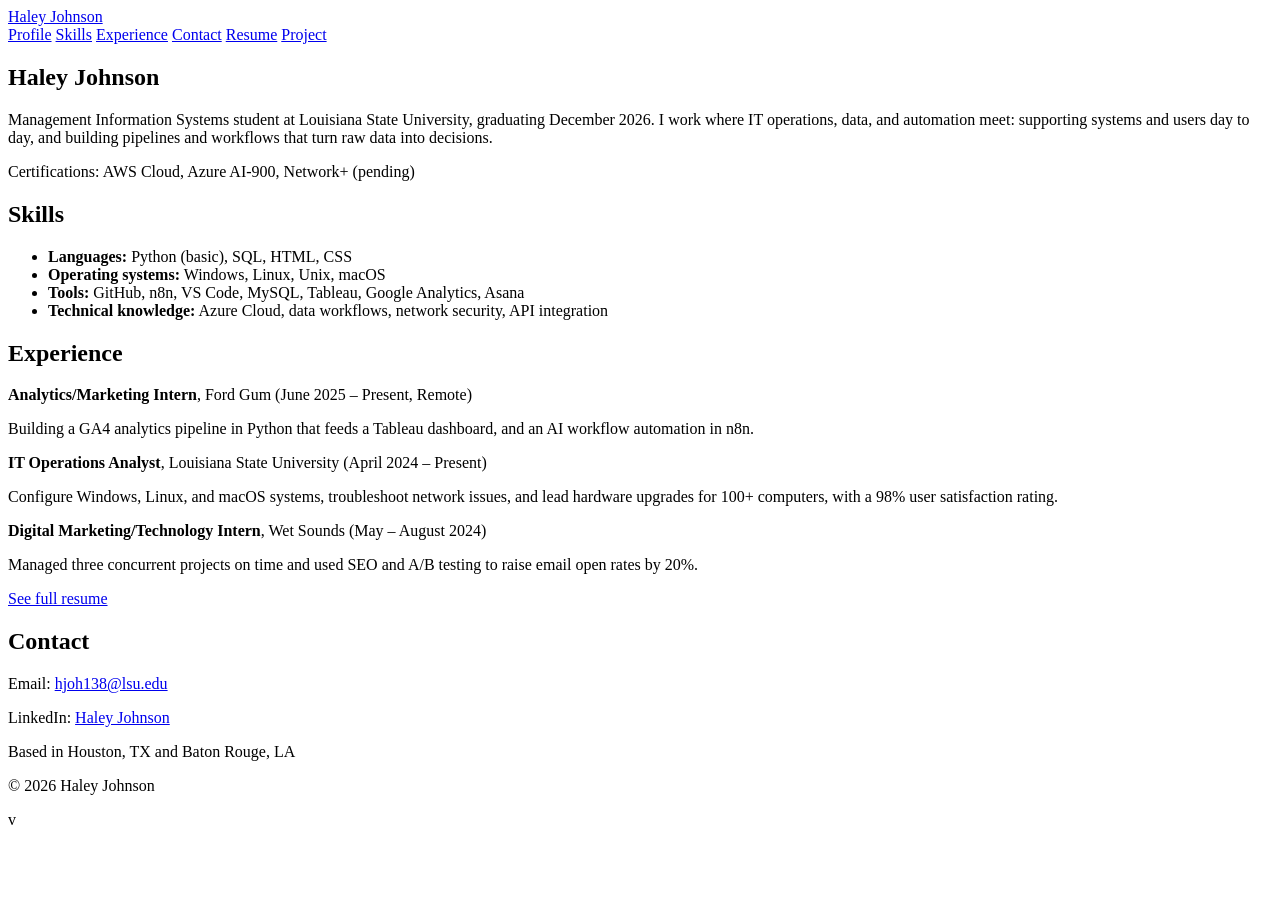
==== index.html @ d9e9bcd1 "Add home, resume, and project pages" ====
<!DOCTYPE html>
<html lang="en">
<head>
  <meta charset="UTF-8">
  <meta name="viewport" content="width=device-width, initial-scale=1">
  <title>Haley Johnson | Management Information Systems</title>
  <link rel="stylesheet" href="styles.css">
</head>
<body>

  <header class="site-header">
    <a class="logo" href="index.html">Haley Johnson</a>
    <nav>
      <a href="index.html#profile">Profile</a>
      <a href="index.html#skills">Skills</a>
      <a href="index.html#experience">Experience</a>
      <a href="index.html#contact">Contact</a>
      <a href="resume.html">Resume</a>
      <a href="project.html">Project</a>
    </nav>
  </header>

  <main>
    <section id="profile">
      <h1>Haley Johnson</h1>
      <p>Management Information Systems student at Louisiana State University, graduating December 2026. I work where IT operations, data, and automation meet: supporting systems and users day to day, and building pipelines and workflows that turn raw data into decisions.</p>
      <p>Certifications: AWS Cloud, Azure AI-900, Network+ (pending)</p>
    </section>

    <section id="skills">
      <h2>Skills</h2>
      <ul>
        <li><strong>Languages:</strong> Python (basic), SQL, HTML, CSS</li>
        <li><strong>Operating systems:</strong> Windows, Linux, Unix, macOS</li>
        <li><strong>Tools:</strong> GitHub, n8n, VS Code, MySQL, Tableau, Google Analytics, Asana</li>
        <li><strong>Technical knowledge:</strong> Azure Cloud, data workflows, network security, API integration</li>
      </ul>
    </section>

    <section id="experience">
      <h2>Experience</h2>

      <p><strong>Analytics/Marketing Intern</strong>, Ford Gum (June 2025 – Present, Remote)</p>
      <p>Building a GA4 analytics pipeline in Python that feeds a Tableau dashboard, and an AI workflow automation in n8n.</p>

      <p><strong>IT Operations Analyst</strong>, Louisiana State University (April 2024 – Present)</p>
      <p>Configure Windows, Linux, and macOS systems, troubleshoot network issues, and lead hardware upgrades for 100+ computers, with a 98% user satisfaction rating.</p>

      <p><strong>Digital Marketing/Technology Intern</strong>, Wet Sounds (May – August 2024)</p>
      <p>Managed three concurrent projects on time and used SEO and A/B testing to raise email open rates by 20%.</p>

      <p><a href="resume.html">See full resume</a></p>
    </section>

    <section id="contact">
      <h2>Contact</h2>
      <p>Email: <a href="mailto:hjoh138@lsu.edu">hjoh138@lsu.edu</a></p>
      <p>LinkedIn: <a href="#">Haley Johnson</a></p>
      <p>Based in Houston, TX and Baton Rouge, LA</p>
    </section>
  </main>

  <footer>
    <p>&copy; 2026 Haley Johnson</p>
  </footer>

</body>
</html>v
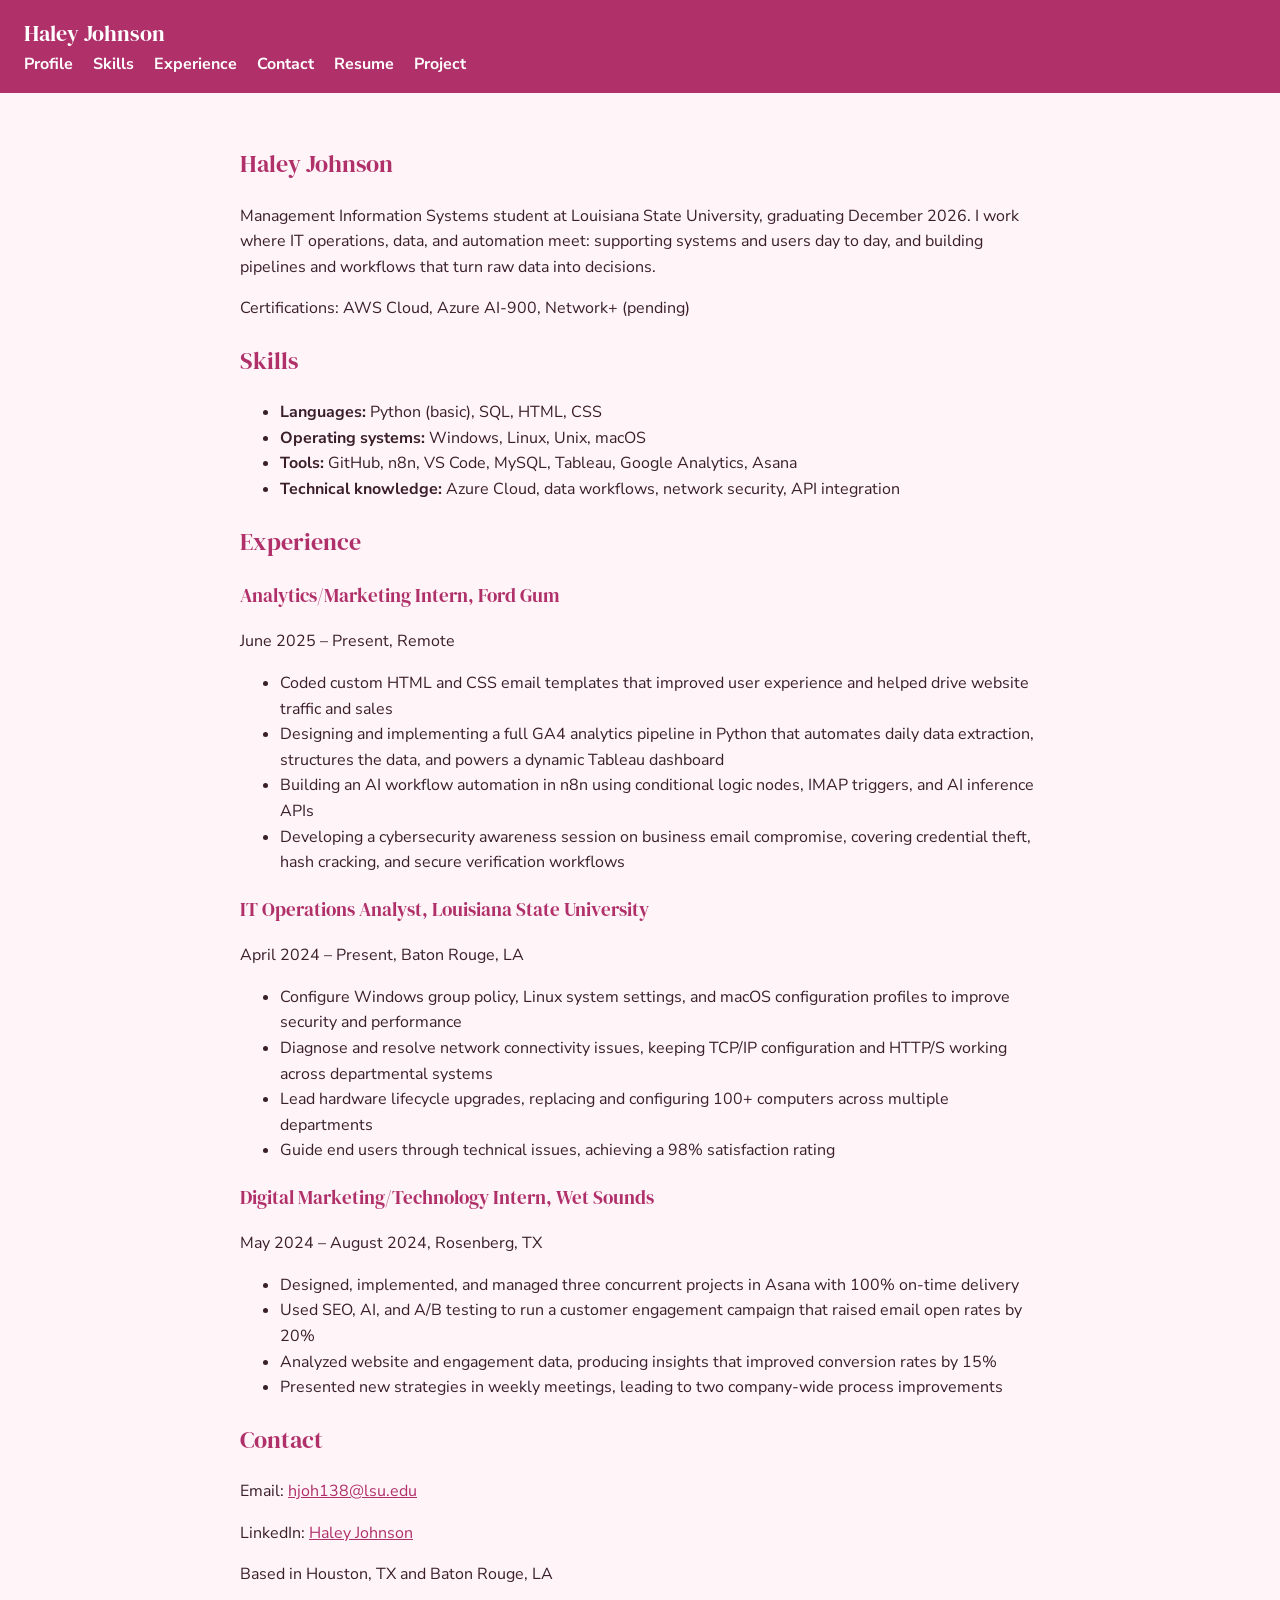
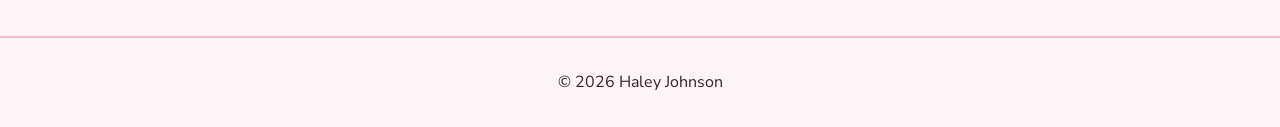
==== commit c7919e72: "Add pink theme and custom fonts" ====
--- a/index.html
+++ b/index.html
@@ -40,16 +40,32 @@
     <section id="experience">
       <h2>Experience</h2>
 
-      <p><strong>Analytics/Marketing Intern</strong>, Ford Gum (June 2025 – Present, Remote)</p>
-      <p>Building a GA4 analytics pipeline in Python that feeds a Tableau dashboard, and an AI workflow automation in n8n.</p>
+      <h3>Analytics/Marketing Intern, Ford Gum</h3>
+      <p>June 2025 – Present, Remote</p>
+      <ul>
+        <li>Coded custom HTML and CSS email templates that improved user experience and helped drive website traffic and sales</li>
+        <li>Designing and implementing a full GA4 analytics pipeline in Python that automates daily data extraction, structures the data, and powers a dynamic Tableau dashboard</li>
+        <li>Building an AI workflow automation in n8n using conditional logic nodes, IMAP triggers, and AI inference APIs</li>
+        <li>Developing a cybersecurity awareness session on business email compromise, covering credential theft, hash cracking, and secure verification workflows</li>
+      </ul>
 
-      <p><strong>IT Operations Analyst</strong>, Louisiana State University (April 2024 – Present)</p>
-      <p>Configure Windows, Linux, and macOS systems, troubleshoot network issues, and lead hardware upgrades for 100+ computers, with a 98% user satisfaction rating.</p>
+      <h3>IT Operations Analyst, Louisiana State University</h3>
+      <p>April 2024 – Present, Baton Rouge, LA</p>
+      <ul>
+        <li>Configure Windows group policy, Linux system settings, and macOS configuration profiles to improve security and performance</li>
+        <li>Diagnose and resolve network connectivity issues, keeping TCP/IP configuration and HTTP/S working across departmental systems</li>
+        <li>Lead hardware lifecycle upgrades, replacing and configuring 100+ computers across multiple departments</li>
+        <li>Guide end users through technical issues, achieving a 98% satisfaction rating</li>
+      </ul>
 
-      <p><strong>Digital Marketing/Technology Intern</strong>, Wet Sounds (May – August 2024)</p>
-      <p>Managed three concurrent projects on time and used SEO and A/B testing to raise email open rates by 20%.</p>
-
-      <p><a href="resume.html">See full resume</a></p>
+      <h3>Digital Marketing/Technology Intern, Wet Sounds</h3>
+      <p>May 2024 – August 2024, Rosenberg, TX</p>
+      <ul>
+        <li>Designed, implemented, and managed three concurrent projects in Asana with 100% on-time delivery</li>
+        <li>Used SEO, AI, and A/B testing to run a customer engagement campaign that raised email open rates by 20%</li>
+        <li>Analyzed website and engagement data, producing insights that improved conversion rates by 15%</li>
+        <li>Presented new strategies in weekly meetings, leading to two company-wide process improvements</li>
+      </ul>
     </section>
 
     <section id="contact">
@@ -65,4 +81,4 @@
   </footer>
 
 </body>
-</html>v+</html>
--- a/styles.css
+++ b/styles.css
@@ -0,0 +1,59 @@
+/* Pink theme - starter version */
+@import url('https://fonts.googleapis.com/css2?family=DM+Serif+Display&family=Nunito+Sans:wght@400;700&display=swap');
+
+:root {
+  --blush: #fff5f8;   /* page background */
+  --rose: #f0bcd0;    /* borders */
+  --berry: #b0306a;   /* main pink */
+  --plum: #3a1f2b;    /* text */
+}
+
+body {
+  font-family: 'Nunito Sans', Arial, sans-serif;
+  margin: 0;
+  line-height: 1.6;
+  color: var(--plum);
+  background: var(--blush);
+}
+
+h1, h2, h3 {
+  font-family: 'DM Serif Display', Georgia, serif;
+  font-weight: 400;
+  color: var(--berry);
+}
+
+a { color: var(--berry); }
+
+/* Header and navigation */
+.site-header {
+  background: var(--berry);
+  padding: 1rem 1.5rem;
+}
+
+.logo {
+  font-family: 'DM Serif Display', Georgia, serif;
+  font-size: 1.4rem;
+  color: #fff;
+  text-decoration: none;
+  margin-right: 1.5rem;
+}
+
+.site-header nav a {
+  color: #fff;
+  text-decoration: none;
+  margin-right: 1rem;
+  font-weight: 700;
+}
+
+/* Page content */
+main {
+  max-width: 800px;
+  margin: 0 auto;
+  padding: 2rem 1.5rem;
+}
+
+footer {
+  text-align: center;
+  padding: 1rem;
+  border-top: 2px solid var(--rose);
+}
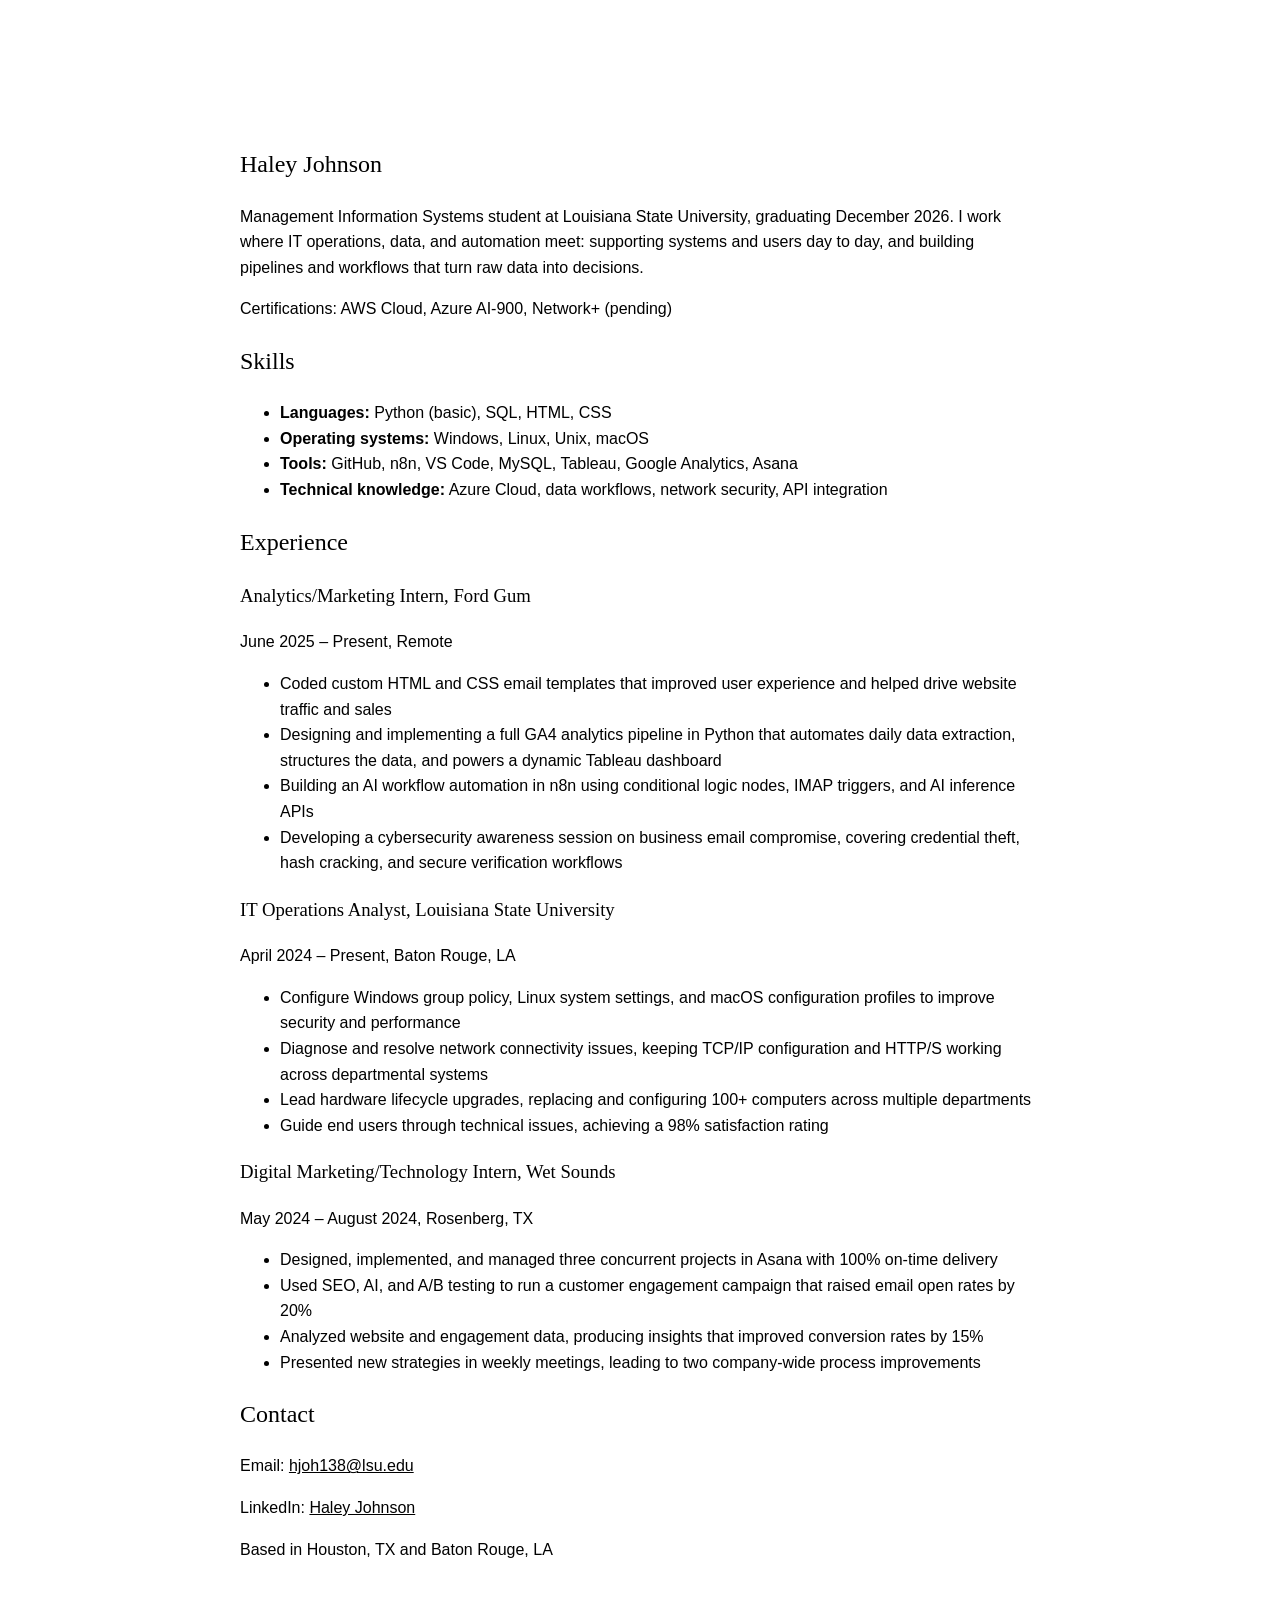
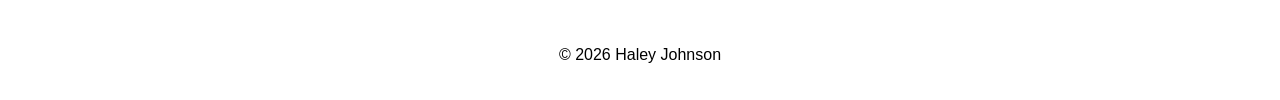
==== commit 1589f66e: "Add LinkedIn link and change body font to Lato" ====
--- a/index.html
+++ b/index.html
@@ -71,7 +71,7 @@
     <section id="contact">
       <h2>Contact</h2>
       <p>Email: <a href="mailto:hjoh138@lsu.edu">hjoh138@lsu.edu</a></p>
-      <p>LinkedIn: <a href="#">Haley Johnson</a></p>
+      <p>LinkedIn: <a href="https://www.linkedin.com/in/haleyyjohnson/" target="_blank">Haley Johnson</a></p>
       <p>Based in Houston, TX and Baton Rouge, LA</p>
     </section>
   </main>
--- a/styles.css
+++ b/styles.css
@@ -1,6 +1,5 @@
 /* Pink theme - starter version */
-@import url('https://fonts.googleapis.com/css2?family=DM+Serif+Display&family=Nunito+Sans:wght@400;700&display=swap');
-
+font-family: 'Lato', Arial, sans-serif;
 :root {
   --blush: #fff5f8;   /* page background */
   --rose: #f0bcd0;    /* borders */
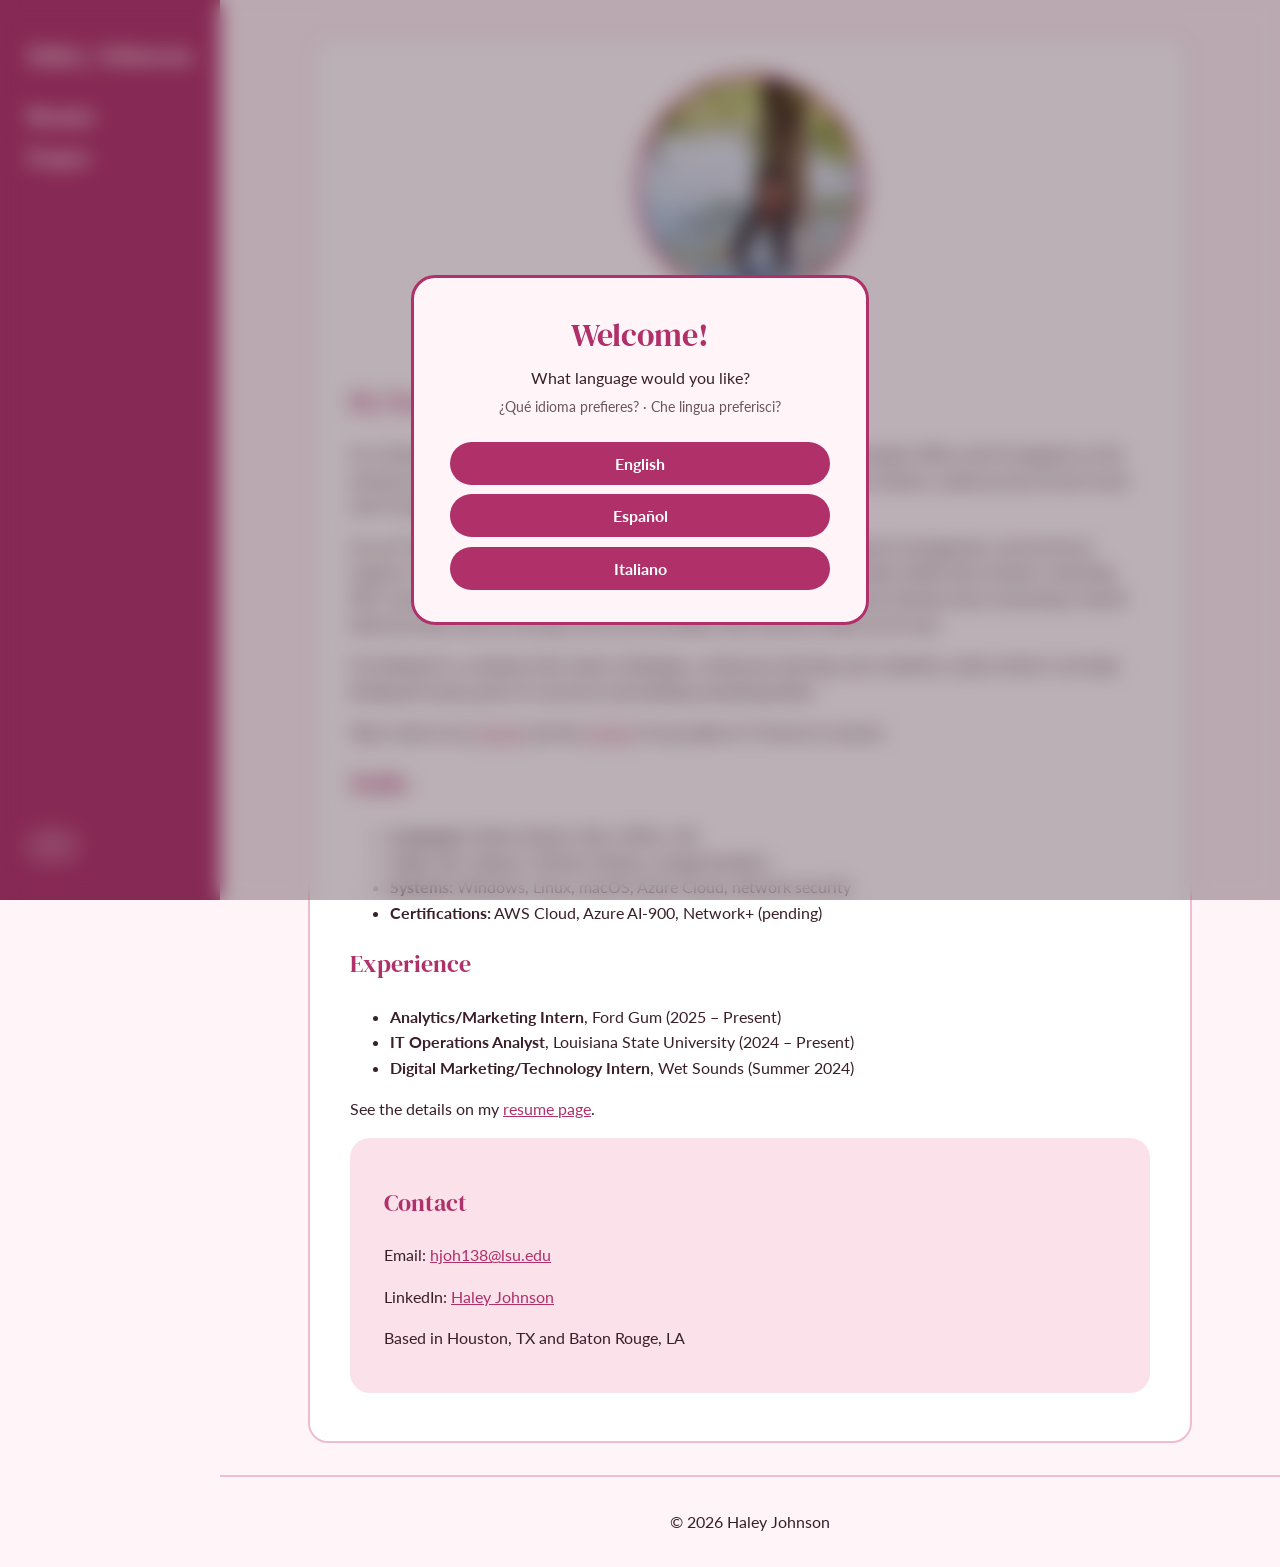
==== commit ca838f67: "Add final site updates and README" ====
--- a/index.html
+++ b/index.html
@@ -3,7 +3,7 @@
 <head>
   <meta charset="UTF-8">
   <meta name="viewport" content="width=device-width, initial-scale=1">
-  <title>Haley Johnson | Management Information Systems</title>
+  <title data-i18n="title.home">Haley Johnson | Management Information Systems</title>
   <link rel="stylesheet" href="styles.css">
 </head>
 <body>
@@ -11,68 +11,55 @@
   <header class="site-header">
     <a class="logo" href="index.html">Haley Johnson</a>
     <nav>
-      <a href="index.html#profile">Profile</a>
-      <a href="index.html#skills">Skills</a>
-      <a href="index.html#experience">Experience</a>
-      <a href="index.html#contact">Contact</a>
-      <a href="resume.html">Resume</a>
-      <a href="project.html">Project</a>
+      <a href="resume.html" data-i18n="nav.resume">Resume</a>
+      <a href="project.html" data-i18n="nav.project">Project</a>
     </nav>
+    <button class="lang-button" type="button" aria-label="Change language">EN</button>
   </header>
 
-  <main>
+  <main class="page-card">
     <section id="profile">
-      <h1>Haley Johnson</h1>
-      <p>Management Information Systems student at Louisiana State University, graduating December 2026. I work where IT operations, data, and automation meet: supporting systems and users day to day, and building pipelines and workflows that turn raw data into decisions.</p>
-      <p>Certifications: AWS Cloud, Azure AI-900, Network+ (pending)</p>
+      <div class="photo-wrap">
+        <div class="photo-zoom">
+          <img src="haley.jpg" alt="Haley Johnson smiling under a tree by a lake">
+          <span class="sparkle" aria-hidden="true">
+            <svg viewBox="0 0 24 24"><path d="M12 0 L14 10 L24 12 L14 14 L12 24 L10 14 L0 12 L10 10 Z" fill="#fff"/></svg>
+          </span>
+        </div>
+      </div>
+      <p class="cta-wrap"><a href="#contact" class="contact-cta" data-i18n="home.cta">Contact me</a></p>
+      <h1 data-i18n="home.hi">Hi, I'm Haley.</h1>
+      <p data-i18n="home.p1">I'm a Management Information Systems student at LSU, graduating in December 2026, and I'm happiest on the technical side of business. Right now I'm building skills and certifications in Python, cybersecurity, AI and cloud, and IT project management.</p>
+      <p data-i18n="home.p2">As an IT Operations Analyst at LSU, I work across operating systems, network management, and technical support, tracking down the root of a problem and fixing it fast. My internships added data analysis, reporting, SEO, and project management to the mix. At Ford Gum, I took a routine task nobody loved, answering a shared inbox by hand, and I'm turning it into an AI workflow that answers emails on its own.</p>
+      <p data-i18n="home.p3">I'm looking for a company that values challenges, continuous learning, and creativity: a place where I can keep finding the messy parts of a process and building something better.</p>
+      <p data-i18n="home.p4">Take a look at my <a href="resume.html">resume</a> and the <a href="project.html">project</a> I'm proudest of. I'd love to connect.</p>
     </section>
 
     <section id="skills">
-      <h2>Skills</h2>
+      <h2 data-i18n="home.skills">Skills</h2>
       <ul>
-        <li><strong>Languages:</strong> Python (basic), SQL, HTML, CSS</li>
-        <li><strong>Operating systems:</strong> Windows, Linux, Unix, macOS</li>
-        <li><strong>Tools:</strong> GitHub, n8n, VS Code, MySQL, Tableau, Google Analytics, Asana</li>
-        <li><strong>Technical knowledge:</strong> Azure Cloud, data workflows, network security, API integration</li>
+        <li data-i18n="skill.lang"><strong>Languages:</strong> Python (basic), SQL, HTML, CSS</li>
+        <li data-i18n="skill.tools"><strong>Tools:</strong> n8n, Tableau, GitHub, MySQL, Google Analytics</li>
+        <li data-i18n="skill.systems"><strong>Systems:</strong> Windows, Linux, macOS, Azure Cloud, network security</li>
+        <li data-i18n="skill.certs"><strong>Certifications:</strong> AWS Cloud, Azure AI-900, Network+ (pending)</li>
       </ul>
     </section>
 
     <section id="experience">
-      <h2>Experience</h2>
-
-      <h3>Analytics/Marketing Intern, Ford Gum</h3>
-      <p>June 2025 – Present, Remote</p>
+      <h2 data-i18n="home.experience">Experience</h2>
       <ul>
-        <li>Coded custom HTML and CSS email templates that improved user experience and helped drive website traffic and sales</li>
-        <li>Designing and implementing a full GA4 analytics pipeline in Python that automates daily data extraction, structures the data, and powers a dynamic Tableau dashboard</li>
-        <li>Building an AI workflow automation in n8n using conditional logic nodes, IMAP triggers, and AI inference APIs</li>
-        <li>Developing a cybersecurity awareness session on business email compromise, covering credential theft, hash cracking, and secure verification workflows</li>
+        <li data-i18n="exp.ford"><strong>Analytics/Marketing Intern</strong>, Ford Gum (2025 – Present)</li>
+        <li data-i18n="exp.lsu"><strong>IT Operations Analyst</strong>, Louisiana State University (2024 – Present)</li>
+        <li data-i18n="exp.wet"><strong>Digital Marketing/Technology Intern</strong>, Wet Sounds (Summer 2024)</li>
       </ul>
-
-      <h3>IT Operations Analyst, Louisiana State University</h3>
-      <p>April 2024 – Present, Baton Rouge, LA</p>
-      <ul>
-        <li>Configure Windows group policy, Linux system settings, and macOS configuration profiles to improve security and performance</li>
-        <li>Diagnose and resolve network connectivity issues, keeping TCP/IP configuration and HTTP/S working across departmental systems</li>
-        <li>Lead hardware lifecycle upgrades, replacing and configuring 100+ computers across multiple departments</li>
-        <li>Guide end users through technical issues, achieving a 98% satisfaction rating</li>
-      </ul>
-
-      <h3>Digital Marketing/Technology Intern, Wet Sounds</h3>
-      <p>May 2024 – August 2024, Rosenberg, TX</p>
-      <ul>
-        <li>Designed, implemented, and managed three concurrent projects in Asana with 100% on-time delivery</li>
-        <li>Used SEO, AI, and A/B testing to run a customer engagement campaign that raised email open rates by 20%</li>
-        <li>Analyzed website and engagement data, producing insights that improved conversion rates by 15%</li>
-        <li>Presented new strategies in weekly meetings, leading to two company-wide process improvements</li>
-      </ul>
+      <p data-i18n="home.details">See the details on my <a href="resume.html">resume page</a>.</p>
     </section>
 
     <section id="contact">
-      <h2>Contact</h2>
+      <h2 data-i18n="home.contact">Contact</h2>
       <p>Email: <a href="mailto:hjoh138@lsu.edu">hjoh138@lsu.edu</a></p>
       <p>LinkedIn: <a href="https://www.linkedin.com/in/haleyyjohnson/" target="_blank">Haley Johnson</a></p>
-      <p>Based in Houston, TX and Baton Rouge, LA</p>
+      <p data-i18n="home.based">Based in Houston, TX and Baton Rouge, LA</p>
     </section>
   </main>
 
@@ -80,5 +67,6 @@
     <p>&copy; 2026 Haley Johnson</p>
   </footer>
 
+  <script src="script.js"></script>
 </body>
-</html>+</html>
--- a/styles.css
+++ b/styles.css
@@ -1,14 +1,17 @@
-/* Pink theme - starter version */
-font-family: 'Lato', Arial, sans-serif;
+/* Pink theme */
+@import url('https://fonts.googleapis.com/css2?family=DM+Serif+Display&family=Lato:wght@400;700;900&display=swap');
+
 :root {
-  --blush: #fff5f8;   /* page background */
-  --rose: #f0bcd0;    /* borders */
-  --berry: #b0306a;   /* main pink */
-  --plum: #3a1f2b;    /* text */
+  --blush: #fff5f8;
+  --petal: #fbe1ea;
+  --rose: #f0bcd0;
+  --berry: #b0306a;
+  --berry-dark: #8a2253;
+  --plum: #3a1f2b;
 }
 
 body {
-  font-family: 'Nunito Sans', Arial, sans-serif;
+  font-family: 'Lato', Arial, sans-serif;
   margin: 0;
   line-height: 1.6;
   color: var(--plum);
@@ -27,6 +30,10 @@
 .site-header {
   background: var(--berry);
   padding: 1rem 1.5rem;
+  display: flex;
+  align-items: center;
+  flex-wrap: wrap;
+  gap: 0.5rem 1.5rem;
 }
 
 .logo {
@@ -34,7 +41,6 @@
   font-size: 1.4rem;
   color: #fff;
   text-decoration: none;
-  margin-right: 1.5rem;
 }
 
 .site-header nav a {
@@ -44,6 +50,19 @@
   font-weight: 700;
 }
 
+.lang-button {
+  margin-left: auto;
+  background: transparent;
+  color: #fff;
+  border: 2px solid #fff;
+  border-radius: 999px;
+  padding: 0.25rem 0.8rem;
+  font: 700 0.85rem 'Lato', Arial, sans-serif;
+  cursor: pointer;
+}
+
+.lang-button:hover { background: #fff; color: var(--berry); }
+
 /* Page content */
 main {
   max-width: 800px;
@@ -55,4 +74,465 @@
   text-align: center;
   padding: 1rem;
   border-top: 2px solid var(--rose);
-}+}
+
+/* Profile photo with the wink sparkle */
+.photo-wrap {
+  width: 220px;
+  height: 220px;
+  margin: 0 auto 1.5rem;
+  border-radius: 50%;
+  border: 4px solid var(--berry);
+  overflow: hidden;
+}
+
+.photo-zoom {
+  position: relative;
+  width: 100%;
+  height: 100%;
+  transform-origin: 54.6% 35.4%; /* your eye */
+}
+
+.photo-zoom img {
+  width: 100%;
+  height: 100%;
+  object-fit: cover;
+  display: block;
+}
+
+.sparkle {
+  position: absolute;
+  left: 54.6%;
+  top: 35.4%;
+  width: 9px;
+  height: 9px;
+  opacity: 0;
+  transform: translate(-50%, -50%) scale(0);
+  filter: drop-shadow(0 0 3px var(--rose));
+  pointer-events: none;
+}
+
+.sparkle svg { width: 100%; height: 100%; display: block; }
+
+.wink .photo-zoom { animation: zoom-to-eye 2.8s ease-in-out; }
+.wink .sparkle { animation: twinkle 2.8s ease-in-out; }
+
+@keyframes zoom-to-eye {
+  0%   { transform: scale(1); }
+  30%  { transform: scale(2.6); }
+  70%  { transform: scale(2.6); }
+  100% { transform: scale(1); }
+}
+
+@keyframes twinkle {
+  0%, 34% { opacity: 0; transform: translate(-50%, -50%) scale(0) rotate(0deg); }
+  44%     { opacity: 1; transform: translate(-50%, -50%) scale(1.3) rotate(45deg); }
+  52%     { opacity: 1; transform: translate(-50%, -50%) scale(0.7) rotate(70deg); }
+  60%     { opacity: 1; transform: translate(-50%, -50%) scale(1.1) rotate(90deg); }
+  70%, 100% { opacity: 0; transform: translate(-50%, -50%) scale(0) rotate(135deg); }
+}
+
+/* Language pop-up */
+.lang-overlay {
+  position: fixed;
+  inset: 0;
+  background: rgba(58, 31, 43, 0.35);
+  backdrop-filter: blur(10px);
+  -webkit-backdrop-filter: blur(10px);
+  display: flex;
+  align-items: center;
+  justify-content: center;
+  padding: 1rem;
+  z-index: 100;
+  transition: opacity 0.35s ease;
+}
+
+.lang-overlay.closing { opacity: 0; }
+
+.lang-card {
+  background: var(--blush);
+  border: 3px solid var(--berry);
+  border-radius: 24px;
+  padding: 2rem 2.25rem;
+  max-width: 380px;
+  width: 100%;
+  text-align: center;
+}
+
+.lang-card h2 { margin: 0 0 0.25rem; font-size: 2rem; }
+.lang-card p { margin: 0 0 1.5rem; }
+.lang-card .lang-sub { margin: -1.25rem 0 1.5rem; font-size: 0.9rem; opacity: 0.75; }
+
+.lang-options { display: flex; flex-direction: column; gap: 0.6rem; }
+
+.lang-options button {
+  background: var(--berry);
+  color: #fff;
+  border: none;
+  border-radius: 999px;
+  padding: 0.75rem 1rem;
+  font: 700 1rem 'Lato', Arial, sans-serif;
+  cursor: pointer;
+}
+
+.lang-options button:hover { background: var(--berry-dark); }
+
+@media (prefers-reduced-motion: reduce) {
+  .wink .photo-zoom { animation: none; }
+  .wink .sparkle { animation-duration: 1.2s; }
+}
+
+/* Contact me button and contact highlight */
+html { scroll-behavior: smooth; }
+
+.cta-wrap { text-align: center; margin: -0.5rem 0 1rem; }
+
+.contact-cta {
+  display: inline-block;
+  background: var(--berry);
+  color: #fff;
+  text-decoration: none;
+  font-weight: 700;
+  padding: 0.6rem 1.4rem;
+  border-radius: 999px;
+}
+
+.contact-cta:hover { background: var(--berry-dark); }
+
+#contact {
+  background: var(--petal);
+  border: 2px solid transparent;
+  border-radius: 20px;
+  padding: 1.5rem 2rem;
+}
+
+#contact.highlight { animation: contact-glow 1.2s ease-out 2; }
+
+@keyframes contact-glow {
+  0%   { border-color: var(--berry); box-shadow: 0 0 0 0 rgba(176, 48, 106, 0.5); }
+  60%  { border-color: var(--berry); box-shadow: 0 0 0 16px rgba(176, 48, 106, 0); }
+  100% { border-color: transparent; box-shadow: 0 0 0 0 rgba(176, 48, 106, 0); }
+}
+
+/* Sidebar menu on the left (laptops and bigger screens) */
+@media (min-width: 800px) {
+  body { padding-left: 220px; }
+
+  .site-header {
+    position: fixed;
+    top: 0;
+    left: 0;
+    bottom: 0;
+    width: 220px;
+    box-sizing: border-box;
+    flex-direction: column;
+    align-items: flex-start;
+    flex-wrap: nowrap;
+    gap: 2rem;
+    padding: 2.5rem 1.75rem;
+    z-index: 50;
+  }
+
+  .logo { font-size: 1.6rem; line-height: 1.2; }
+
+  .site-header nav {
+    display: flex;
+    flex-direction: column;
+    gap: 0.9rem;
+  }
+
+  .site-header nav a { margin-right: 0; font-size: 1.05rem; }
+
+  .lang-button { margin-left: 0; margin-top: auto; }
+}
+
+/* Phone-friendly tweaks (small screens) */
+@media (max-width: 799px) {
+  .site-header {
+    position: sticky;
+    top: 0;
+    z-index: 50;
+    padding: 0.75rem 1rem;
+    gap: 0.5rem 1rem;
+    flex-wrap: nowrap;
+  }
+
+  .logo { font-size: 1.15rem; white-space: nowrap; }
+
+  .site-header nav { display: flex; gap: 0.9rem; }
+  .site-header nav a { margin-right: 0; font-size: 0.95rem; }
+
+  .lang-button { padding: 0.2rem 0.6rem; font-size: 0.8rem; }
+
+  main { padding: 1.5rem 1.1rem; }
+
+  h1 { font-size: 2rem; }
+  h2 { font-size: 1.5rem; }
+
+  .photo-wrap { width: 170px; height: 170px; }
+
+  #contact { padding: 1.25rem; }
+  #contact a { overflow-wrap: anywhere; }
+
+  ul { padding-left: 1.2rem; }
+
+  .lang-card { padding: 1.5rem 1.25rem; }
+}
+
+/* Content card with a thin pink outline (all pages) */
+.page-card {
+  background: #fff;
+  border: 2px solid var(--rose);
+  border-radius: 20px;
+  margin: 2rem auto;
+  padding: 2.5rem 2.5rem 3rem;
+}
+
+@media (max-width: 799px) {
+  .page-card { margin: 1rem 0.5rem; padding: 1.75rem 1.25rem 2rem; }
+}
+
+/* Apple-style reveal: content fades up as you scroll */
+.reveal {
+  opacity: 0;
+  transform: translateY(28px);
+  transition: opacity 0.8s ease, transform 0.8s ease;
+}
+
+.reveal.visible { opacity: 1; transform: none; }
+
+@media (prefers-reduced-motion: reduce) {
+  .reveal { opacity: 1; transform: none; transition: none; }
+}
+
+/* Menu tabs: extra bold, glittery light pink on hover, underline, and a grow */
+.site-header nav a {
+  font-weight: 900;
+  font-size: 1.1rem;
+  letter-spacing: 0.02em;
+  -webkit-text-stroke: 0.4px currentColor;
+  position: relative;
+  display: inline-block;
+  transform-origin: left center;
+  transition: color 0.25s ease, transform 0.25s ease;
+}
+
+.site-header nav a::after {
+  content: "";
+  position: absolute;
+  left: 0;
+  bottom: -4px;
+  width: 100%;
+  height: 3px;
+  border-radius: 3px;
+  background: #ffe3ee;
+  transform: scaleX(0);
+  transform-origin: left;
+  transition: transform 0.25s ease;
+}
+
+.site-header nav a:hover,
+.site-header nav a:focus-visible {
+  color: #ffe3ee;
+  transform: scale(1.22);
+  background: linear-gradient(110deg, #ffe3ee 35%, #ffffff 50%, #ffe3ee 65%);
+  background-size: 250% 100%;
+  -webkit-background-clip: text;
+  background-clip: text;
+  -webkit-text-fill-color: transparent;
+  -webkit-text-stroke: 0.4px #ffe3ee;
+  animation: glitter-shine 1.3s linear infinite;
+}
+
+.site-header nav a:hover::after,
+.site-header nav a:focus-visible::after {
+  transform: scaleX(1);
+}
+
+@keyframes glitter-shine {
+  from { background-position: 100% 0; }
+  to   { background-position: -150% 0; }
+}
+
+/* Tiny sparkles that pop around a tab while you hover */
+.nav-sparkle {
+  position: absolute;
+  pointer-events: none;
+  width: 8px;
+  height: 8px;
+  animation: nav-twinkle 0.7s ease-out forwards;
+}
+
+.nav-sparkle svg { width: 100%; height: 100%; display: block; }
+
+@keyframes nav-twinkle {
+  0%   { opacity: 0; transform: scale(0) rotate(0deg); }
+  40%  { opacity: 1; transform: scale(1.2) rotate(45deg); }
+  100% { opacity: 0; transform: scale(0) rotate(90deg); }
+}
+
+@media (prefers-reduced-motion: reduce) {
+  .site-header nav a:hover { animation: none; }
+  .nav-sparkle { display: none; }
+}
+
+/* Project page */
+.project-tag {
+  display: inline-block;
+  background: var(--petal);
+  color: var(--berry);
+  font-weight: 700;
+  font-size: 0.85rem;
+  padding: 0.3rem 0.9rem;
+  border-radius: 999px;
+  margin: 0 0 0.5rem;
+}
+
+.window {
+  margin: 1rem 0 1.25rem;
+  border: 2px solid var(--rose);
+  border-radius: 16px;
+  overflow: hidden;
+  background: #1f1a1d;
+}
+
+.window-bar {
+  display: flex;
+  align-items: center;
+  gap: 6px;
+  padding: 0.55rem 0.9rem;
+  background: var(--petal);
+}
+
+.window-bar span {
+  width: 11px;
+  height: 11px;
+  border-radius: 50%;
+  background: var(--berry);
+}
+.window-bar span:nth-child(2) { background: #e57aa5; }
+.window-bar span:nth-child(3) { background: var(--rose); }
+
+.window-bar p {
+  margin: 0 0 0 0.6rem;
+  font-size: 0.8rem;
+  font-weight: 700;
+  color: var(--berry);
+}
+
+.window-image {
+  display: block;
+  width: 100%;
+  padding: 0;
+  border: 0;
+  background: none;
+  cursor: zoom-in;
+}
+
+.window-image img {
+  display: block;
+  width: 100%;
+  height: auto;
+  transition: transform 0.4s ease;
+}
+
+.window-image:hover img { transform: scale(1.02); }
+
+
+/* Numbered steps */
+.steps {
+  list-style: none;
+  counter-reset: step;
+  padding-left: 0;
+}
+
+.steps li {
+  counter-increment: step;
+  position: relative;
+  padding-left: 3rem;
+  margin-bottom: 1rem;
+}
+
+.steps li::before {
+  content: counter(step);
+  position: absolute;
+  left: 0;
+  top: 0;
+  width: 2rem;
+  height: 2rem;
+  border-radius: 50%;
+  background: var(--berry);
+  color: #fff;
+  font-weight: 700;
+  display: flex;
+  align-items: center;
+  justify-content: center;
+}
+
+/* Enlarged screenshot view */
+.lightbox {
+  position: fixed;
+  inset: 0;
+  z-index: 200;
+  display: flex;
+  align-items: center;
+  justify-content: center;
+  padding: 1.5rem;
+  background: rgba(58, 31, 43, 0.45);
+  backdrop-filter: blur(10px);
+  -webkit-backdrop-filter: blur(10px);
+  cursor: zoom-out;
+}
+
+.lightbox img {
+  max-width: 100%;
+  max-height: 90vh;
+  border: 3px solid var(--rose);
+  border-radius: 12px;
+}
+
+/* Try It Yourself mini demo */
+.demo-picks { display: flex; flex-wrap: wrap; gap: 0.5rem; margin: 1rem 0; }
+
+.demo-picks button {
+  background: var(--petal);
+  color: var(--berry);
+  border: 2px solid var(--rose);
+  border-radius: 999px;
+  padding: 0.45rem 1rem;
+  font: 700 0.9rem 'Lato', Arial, sans-serif;
+  cursor: pointer;
+  transition: background 0.2s ease, color 0.2s ease;
+}
+
+.demo-picks button:hover,
+.demo-picks button.picked { background: var(--berry); color: #fff; border-color: var(--berry); }
+
+.demo-flow {
+  display: flex;
+  flex-wrap: wrap;
+  align-items: center;
+  gap: 0.4rem;
+  padding: 1rem;
+  border: 2px solid var(--rose);
+  border-radius: 16px;
+}
+
+.demo-node {
+  padding: 0.35rem 0.8rem;
+  border-radius: 10px;
+  background: var(--blush);
+  border: 1px solid var(--rose);
+  font-size: 0.85rem;
+  font-weight: 700;
+  color: var(--plum);
+  transition: background 0.3s ease, color 0.3s ease, opacity 0.3s ease, transform 0.3s ease;
+}
+
+.demo-node.on { background: var(--berry); color: #fff; border-color: var(--berry); transform: scale(1.06); }
+.demo-node.done { background: var(--petal); color: var(--berry); }
+.demo-node.skip { opacity: 0.35; text-decoration: line-through; }
+
+.demo-arrow { color: var(--rose); font-weight: 700; }
+
+.demo-result { min-height: 1.6em; margin-top: 0.9rem; font-weight: 700; color: var(--berry); }
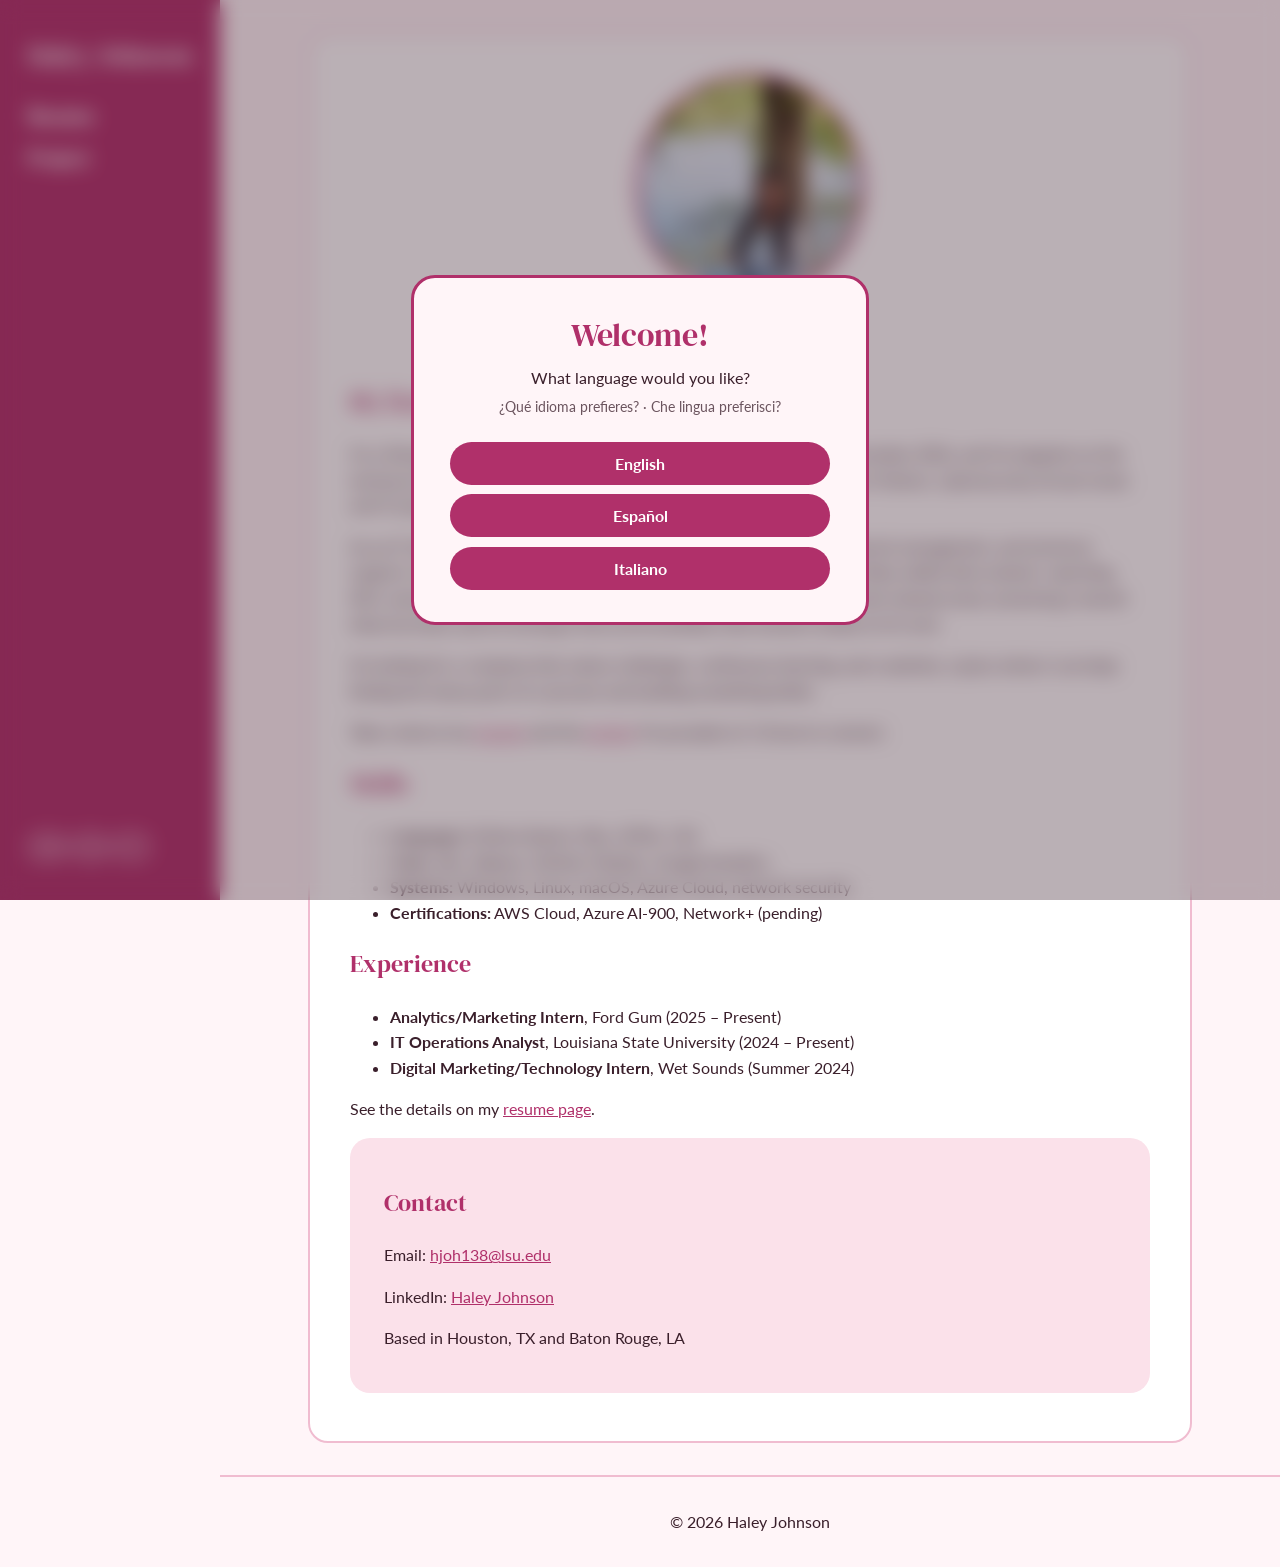
==== commit a0bd1d0c: "Make Try It Yourself demo a drag-to-route game" ====
--- a/index.html
+++ b/index.html
@@ -14,7 +14,11 @@
       <a href="resume.html" data-i18n="nav.resume">Resume</a>
       <a href="project.html" data-i18n="nav.project">Project</a>
     </nav>
-    <button class="lang-button" type="button" aria-label="Change language">EN</button>
+    <div class="lang-switch" role="group" aria-label="Language">
+      <button type="button" data-set-lang="en">EN</button>
+      <button type="button" data-set-lang="es">ES</button>
+      <button type="button" data-set-lang="it">IT</button>
+    </div>
   </header>
 
   <main class="page-card">
--- a/styles.css
+++ b/styles.css
@@ -50,18 +50,24 @@
   font-weight: 700;
 }
 
-.lang-button {
+.lang-switch {
   margin-left: auto;
+  display: flex;
+  gap: 4px;
+}
+
+.lang-switch button {
   background: transparent;
   color: #fff;
   border: 2px solid #fff;
   border-radius: 999px;
-  padding: 0.25rem 0.8rem;
-  font: 700 0.85rem 'Lato', Arial, sans-serif;
+  padding: 0.2rem 0.6rem;
+  font: 700 0.8rem 'Lato', Arial, sans-serif;
   cursor: pointer;
 }
 
-.lang-button:hover { background: #fff; color: var(--berry); }
+.lang-switch button:hover { background: rgba(255, 255, 255, 0.2); }
+.lang-switch button.active { background: #fff; color: var(--berry); }
 
 /* Page content */
 main {
@@ -243,7 +249,7 @@
 
   .site-header nav a { margin-right: 0; font-size: 1.05rem; }
 
-  .lang-button { margin-left: 0; margin-top: auto; }
+  .lang-switch { margin-left: 0; margin-top: auto; }
 }
 
 /* Phone-friendly tweaks (small screens) */
@@ -262,7 +268,7 @@
   .site-header nav { display: flex; gap: 0.9rem; }
   .site-header nav a { margin-right: 0; font-size: 0.95rem; }
 
-  .lang-button { padding: 0.2rem 0.6rem; font-size: 0.8rem; }
+  .lang-switch button { padding: 0.15rem 0.45rem; font-size: 0.72rem; }
 
   main { padding: 1.5rem 1.1rem; }
 
@@ -377,17 +383,6 @@
 }
 
 /* Project page */
-.project-tag {
-  display: inline-block;
-  background: var(--petal);
-  color: var(--berry);
-  font-weight: 700;
-  font-size: 0.85rem;
-  padding: 0.3rem 0.9rem;
-  border-radius: 999px;
-  margin: 0 0 0.5rem;
-}
-
 .window {
   margin: 1rem 0 1.25rem;
   border: 2px solid var(--rose);
@@ -491,48 +486,157 @@
   border-radius: 12px;
 }
 
-/* Try It Yourself mini demo */
-.demo-picks { display: flex; flex-wrap: wrap; gap: 0.5rem; margin: 1rem 0; }
-
-.demo-picks button {
+/* Try It Yourself: drag-to-route demo */
+.demo-board {
+  position: relative;
+  display: grid;
+  grid-template-columns: 1fr 1fr;
+  gap: 1.25rem 4rem;
+  align-items: center;
+  padding: 1.5rem;
+  border: 2px solid var(--rose);
+  border-radius: 16px;
+  margin-top: 1rem;
+  touch-action: none;
+}
+
+.demo-lines {
+  position: absolute;
+  inset: 0;
+  width: 100%;
+  height: 100%;
+  pointer-events: none;
+  overflow: visible;
+}
+
+.demo-line {
+  fill: none;
+  stroke: var(--berry);
+  stroke-width: 3;
+  stroke-linecap: round;
+  stroke-dasharray: 6 6;
+}
+
+.demo-line.locked { stroke-dasharray: none; }
+
+.demo-email {
+  position: relative;
+  background: var(--blush);
+  border: 2px solid var(--berry);
+  border-radius: 14px;
+  padding: 0.9rem 1.2rem;
+}
+
+.demo-email-label {
+  margin: 0 0 0.25rem;
+  font-size: 0.75rem;
+  font-weight: 700;
+  letter-spacing: 0.05em;
+  text-transform: uppercase;
+  color: var(--berry);
+}
+
+.demo-email-text { margin: 0; font-weight: 700; }
+
+.demo-handle {
+  position: absolute;
+  right: -12px;
+  top: 50%;
+  width: 22px;
+  height: 22px;
+  margin-top: -11px;
+  border-radius: 50%;
+  background: var(--berry);
+  border: 4px solid #fff;
+  box-shadow: 0 0 0 2px var(--berry);
+  cursor: grab;
+  touch-action: none;
+  animation: handle-pulse 1.6s ease-in-out infinite;
+}
+
+.demo-handle:active { cursor: grabbing; }
+
+@keyframes handle-pulse {
+  0%, 100% { box-shadow: 0 0 0 2px var(--berry); }
+  50%      { box-shadow: 0 0 0 7px rgba(176, 48, 106, 0.25); }
+}
+
+.demo-targets { display: flex; flex-direction: column; gap: 0.75rem; }
+
+.demo-target {
+  background: #fff;
+  color: var(--plum);
+  border: 2px solid var(--rose);
+  border-radius: 12px;
+  padding: 0.7rem 1rem;
+  font: 700 0.95rem 'Lato', Arial, sans-serif;
+  text-align: left;
+  cursor: pointer;
+  transition: background 0.25s ease, color 0.25s ease, border-color 0.25s ease, transform 0.25s ease;
+}
+
+.demo-target:hover,
+.demo-target.hover { border-color: var(--berry); transform: scale(1.03); }
+
+.demo-target.correct { background: var(--berry); color: #fff; border-color: var(--berry); }
+.demo-target.dim { opacity: 0.4; }
+.demo-target.wrong { animation: shake 0.4s ease; border-color: #d4537e; }
+
+@keyframes shake {
+  0%, 100% { transform: translateX(0); }
+  25% { transform: translateX(-6px); }
+  75% { transform: translateX(6px); }
+}
+
+.demo-after { display: flex; flex-wrap: wrap; align-items: center; gap: 0.4rem; min-height: 2.2rem; margin-top: 1rem; }
+
+.demo-after span {
+  padding: 0.35rem 0.8rem;
+  border-radius: 10px;
   background: var(--petal);
   color: var(--berry);
-  border: 2px solid var(--rose);
+  font-weight: 700;
+  font-size: 0.85rem;
+  opacity: 0;
+  transform: translateY(6px);
+  transition: opacity 0.35s ease, transform 0.35s ease;
+}
+
+.demo-after span.show { opacity: 1; transform: none; }
+.demo-after span.final { background: var(--berry); color: #fff; }
+.demo-after .arrow { background: none; padding: 0; color: var(--rose); }
+
+.demo-status { min-height: 1.6em; margin: 0.6rem 0; font-weight: 700; color: var(--berry); }
+
+.demo-next {
+  display: none;
+  background: var(--berry);
+  color: #fff;
+  border: none;
   border-radius: 999px;
-  padding: 0.45rem 1rem;
+  padding: 0.55rem 1.3rem;
   font: 700 0.9rem 'Lato', Arial, sans-serif;
   cursor: pointer;
-  transition: background 0.2s ease, color 0.2s ease;
-}
-
-.demo-picks button:hover,
-.demo-picks button.picked { background: var(--berry); color: #fff; border-color: var(--berry); }
-
-.demo-flow {
-  display: flex;
-  flex-wrap: wrap;
-  align-items: center;
-  gap: 0.4rem;
-  padding: 1rem;
-  border: 2px solid var(--rose);
-  border-radius: 16px;
-}
-
-.demo-node {
-  padding: 0.35rem 0.8rem;
-  border-radius: 10px;
-  background: var(--blush);
-  border: 1px solid var(--rose);
-  font-size: 0.85rem;
-  font-weight: 700;
-  color: var(--plum);
-  transition: background 0.3s ease, color 0.3s ease, opacity 0.3s ease, transform 0.3s ease;
-}
-
-.demo-node.on { background: var(--berry); color: #fff; border-color: var(--berry); transform: scale(1.06); }
-.demo-node.done { background: var(--petal); color: var(--berry); }
-.demo-node.skip { opacity: 0.35; text-decoration: line-through; }
-
-.demo-arrow { color: var(--rose); font-weight: 700; }
-
-.demo-result { min-height: 1.6em; margin-top: 0.9rem; font-weight: 700; color: var(--berry); }
+}
+
+.demo-next.show { display: inline-block; }
+.demo-next:hover { background: var(--berry-dark); }
+
+@media (max-width: 640px) {
+  .demo-board { grid-template-columns: 1fr; gap: 2.5rem; padding: 1.1rem; }
+  .demo-handle { right: 50%; top: auto; bottom: -12px; margin: 0 -11px 0 0; }
+}
+
+/* Phone header: keep the name, tabs, and language buttons on one line */
+@media (max-width: 799px) {
+  .site-header { gap: 0.5rem 0.75rem; padding: 0.7rem 0.8rem; }
+  .logo { font-size: 1.05rem; }
+  .site-header nav { gap: 0.7rem; }
+  .site-header nav a { font-size: 0.9rem; -webkit-text-stroke: 0; }
+  .lang-switch { gap: 3px; }
+}
+
+@media (max-width: 380px) {
+  .site-header { flex-wrap: wrap; }
+  .lang-switch { margin-left: 0; }
+}
